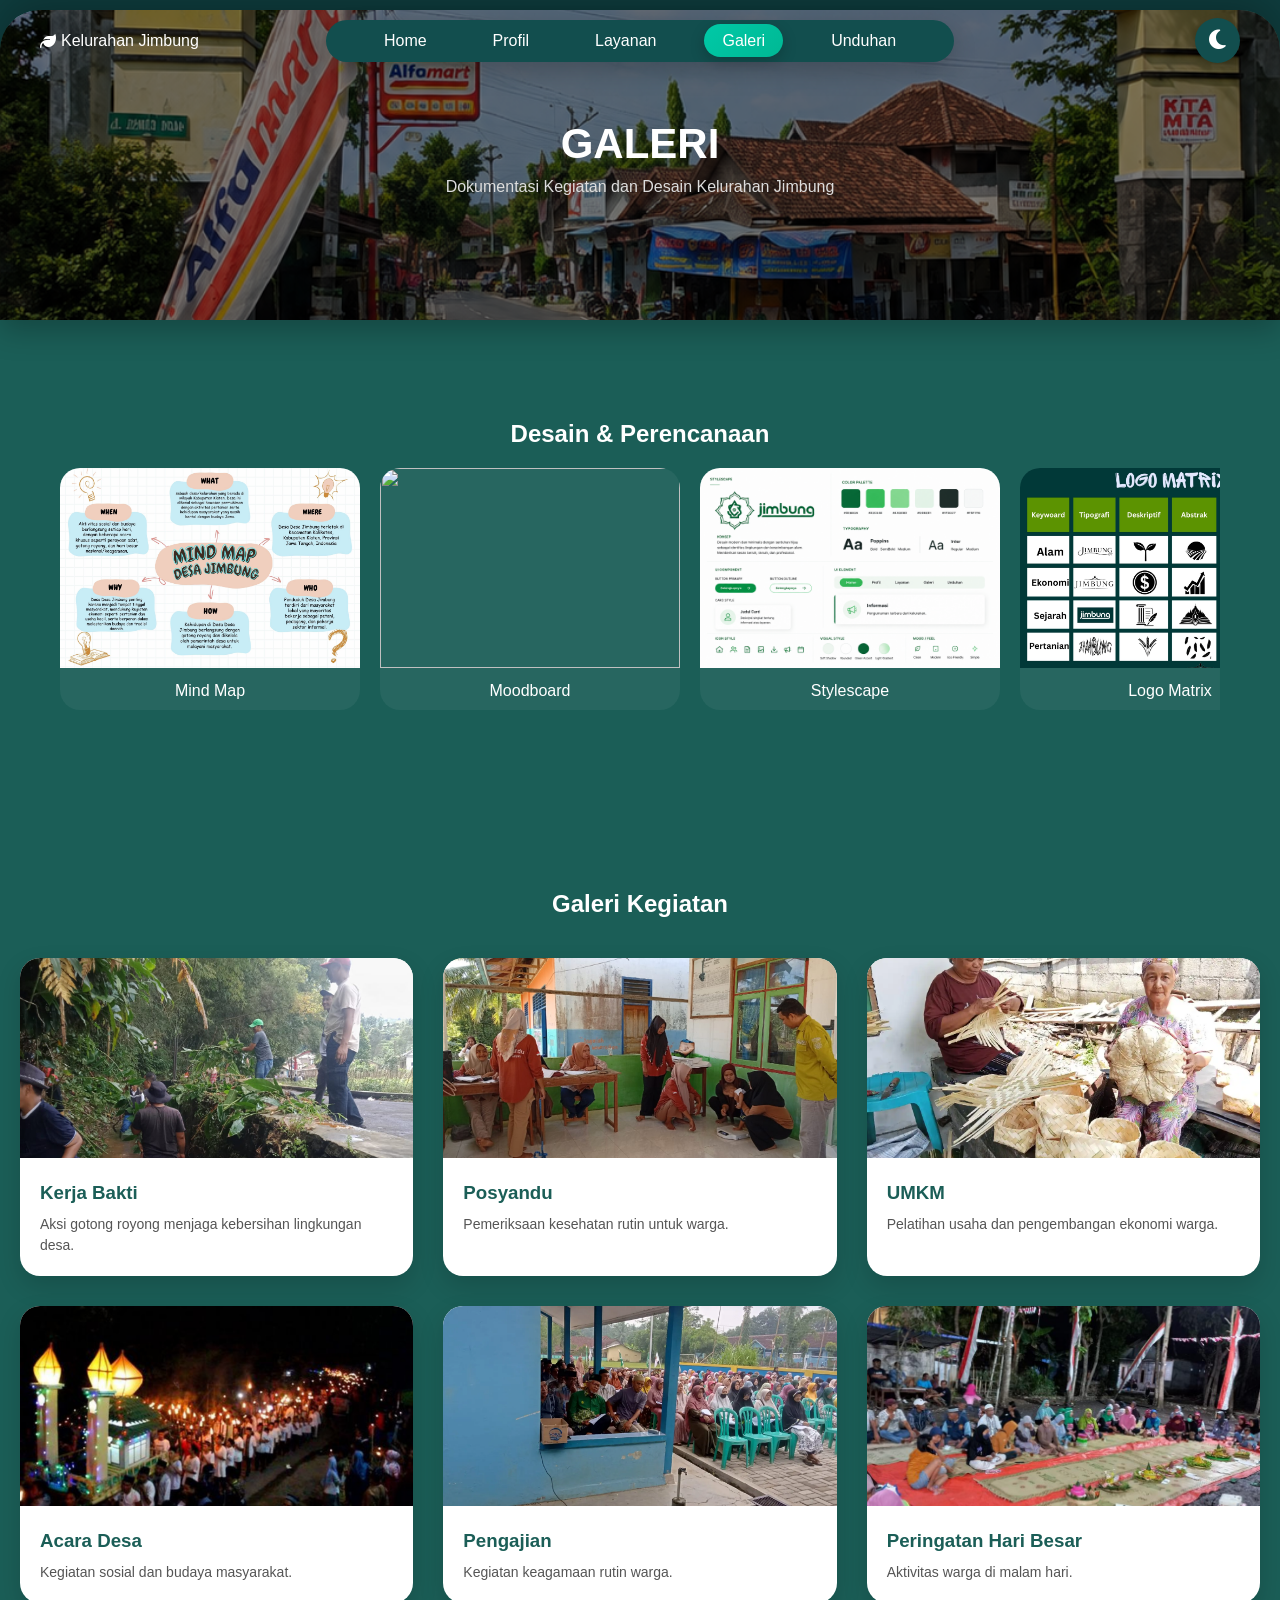
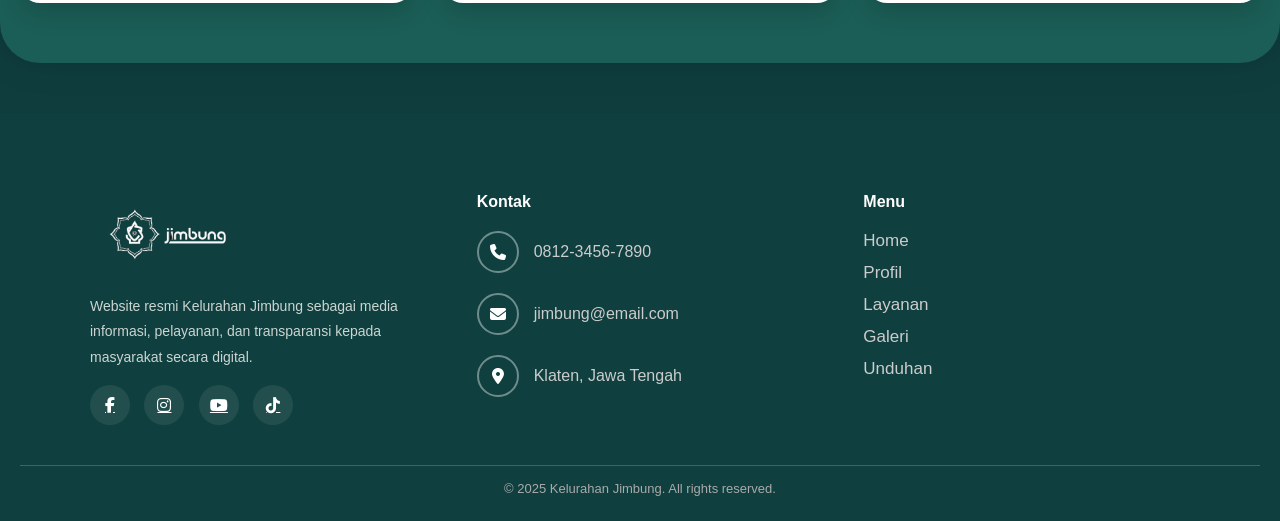
==== galeri.html @ c9da1eaa "Add files via upload" ====
<!DOCTYPE html>
<html lang="id">

<head>
    <meta charset="UTF-8">
    <meta name="viewport" content="width=device-width, initial-scale=1.0">
    <title>Galeri - Kelurahan Jimbung</title>

    <link rel="stylesheet" href="https://cdnjs.cloudflare.com/ajax/libs/font-awesome/6.4.0/css/all.min.css">
    <link rel="stylesheet" href="style.css">
</head>

<body>

    <!-- NAVBAR -->
    <header class="navbar-wrapper">
        <div class="nav-left">
            <a href="index.html" class="nav-brand">
                <i class="fa-solid fa-leaf"></i> Kelurahan Jimbung
            </a>
        </div>

        <nav class="nav-pill-center">
            <ul class="nav-links">
                <li><a href="index.html">Home</a></li>
                <li><a href="profil.html">Profil</a></li>
                <li><a href="#" onclick="alert('Fitur layanan masih dalam pengembangan')">Layanan</a></li>
                <li><a href="galeri.html" class="active">Galeri</a></li>
                <li><a href="unduhan.html">Unduhan</a></li>
            </ul>
        </nav>

        <div class="nav-right">
            <button id="theme-toggle" class="theme-btn">
                <i class="fa-solid fa-moon"></i>
            </button>
        </div>
    </header>

    <!-- MAIN -->
    <main class="main-content">

        <section class="galeri-hero">
        <div class="overlay"></div>
        <h1>GALERI</h1>
        <p>Dokumentasi Kegiatan dan Desain Kelurahan Jimbung</p>
    </section>

        <!-- 🔥 SLIDER DESIGN -->
        <section class="design-showcase">
            <h2>Desain & Perencanaan</h2>

            <div class="scroll-container">

                <div class="design-card">
                    <img src="assets/canva/Mindmap.jpg">
                    <p>Mind Map</p>
                </div>

                <div class="design-card">
                    <img src="assets/canva/moodboard.jpg">
                    <p>Moodboard</p>
                </div>

                <div class="design-card">
                    <img src="assets/gambar/stylescape.jpg">
                    <p>Stylescape</p>
                </div>

                <div class="design-card">
                    <img src="assets/canva/logomatrix.jpg">
                    <p>Logo Matrix</p>
                </div>

            </div>
        </section>

        <!-- 🔥 GALERI GRID -->
        <section class="galeri-section">
    <h2>Galeri Kegiatan</h2>

    <div class="galeri-grid">

        <div class="galeri-card">
            <img src="assets/gambar/kerjabakti.jpg" alt="">
            <div class="galeri-info">
                <h3>Kerja Bakti</h3>
                <p>Aksi gotong royong menjaga kebersihan lingkungan desa.</p>
            </div>
        </div>

        <div class="galeri-card">
            <img src="assets/gambar/posyandu.jpg" alt="">
            <div class="galeri-info">
                <h3>Posyandu</h3>
                <p>Pemeriksaan kesehatan rutin untuk warga.</p>
            </div>
        </div>

        <div class="galeri-card">
            <img src="assets/gambar/umkm.jpg" alt="">
            <div class="galeri-info">
                <h3>UMKM</h3>
                <p>Pelatihan usaha dan pengembangan ekonomi warga.</p>
            </div>
        </div>

        <div class="galeri-card">
            <img src="assets/gambar/acara.jpg" alt="">
            <div class="galeri-info">
                <h3>Acara Desa</h3>
                <p>Kegiatan sosial dan budaya masyarakat.</p>
            </div>
        </div>

        <div class="galeri-card">
            <img src="assets/gambar/pengajian.jpg" alt="">
            <div class="galeri-info">
                <h3>Pengajian</h3>
                <p>Kegiatan keagamaan rutin warga.</p>
            </div>
        </div>

        <div class="galeri-card">
            <img src="assets/gambar/peringatan.jpg" alt="">
            <div class="galeri-info">
                <h3>Peringatan Hari Besar</h3>
                <p>Aktivitas warga di malam hari.</p>
            </div>
        </div>

    </div>
</section>

    </main>

    <!-- FOOTER -->
    <footer class="footer">

    <div class="footer-container">

        <!-- KIRI -->
        <div class="footer-left">
            <img src="assets/gambar/logo-jimbung.png" class="footer-logo">

            <p class="footer-desc">
                Website resmi Kelurahan Jimbung sebagai media informasi, pelayanan,
                dan transparansi kepada masyarakat secara digital.
            </p>

            <div class="footer-social">
    <a href="https://www.facebook.com/pages/Kelurahan-Desa-Jimbung/654755591392489" target="_blank">
        <i class="fab fa-facebook-f"></i>
    </a>

    <a href="https://www.instagram.com/desajimbung/" target="_blank">
        <i class="fab fa-instagram"></i>
    </a>

    <a href="https://www.youtube.com/@visitdesajimbung2741" target="_blank">
        <i class="fab fa-youtube"></i>
    </a>

    <a href="https://www.tiktok.com/tag/jimbung" target="_blank">
        <i class="fab fa-tiktok"></i>
    </a>
</div>
        </div>

        <!-- TENGAH (KONTAK) -->
        <div class="footer-center">
            <h4>Kontak</h4>

            <div class="footer-contact">

                <div class="contact-item">
                    <i class="fas fa-phone"></i>
                    <p>0812-3456-7890</p>
                </div>

                <div class="contact-item">
                    <i class="fas fa-envelope"></i>
                    <p>jimbung@email.com</p>
                </div>

                <div class="contact-item">
                    <i class="fas fa-map-marker-alt"></i>
                    <p>Klaten, Jawa Tengah</p>
                </div>

            </div>
        </div>

        <!-- KANAN (MENU) -->
        <div class="footer-right">
            <h4>Menu</h4>
            <ul>
                <li><a href="index.html" class="active">Home</a></li>
                <li><a href="profil.html">Profil</a></li>
                <li><a href="#" onclick="alert('Fitur layanan masih dalam pengembangan')">Layanan</a></li>
                <li><a href="galeri.html">Galeri</a></li>
                <li><a href="unduhan.html">Unduhan</a></li>
            </ul>
        </div>

    </div>

    <div class="footer-bottom">
        <p>© 2025 Kelurahan Jimbung. All rights reserved.</p>
    </div>

</footer>
    <script src="javascript.js"></script>
</body>

</html>
---- style.css ----
/* --- 1. SETUP & VARIABEL TEMA --- */
:root {
    --bg-main: #f5fdf9;
    --bg-card: #ffffff;
    --text-main: #ffffff;
    --primary-dark: #0f3d3e;
    --primary-light: #155556;
    --text-light: #ffffff;
    --text-muted: #6b7280;
    --search-bg: #dcb38a;
    --search-text: #4a3f35;
}

* {
    margin: 0;
    padding: 0;
    box-sizing: border-box;
    font-family: 'Segoe UI', Tahoma, Geneva, Verdana, sans-serif;
}

body {
    background-color: #0f3d3e;
    color: #ffffff;
}

/* --- 2. NAVBAR (Pill Shape / Mengambang) --- */
/* Container Utama */
.navbar-wrapper {
    position: fixed;
    top: 18px;
    left: 0;
    width: 100%;
    padding: 0 40px;
    display: flex;
    justify-content: space-between; /* Mendorong elemen ke kiri, tengah, kanan */
    align-items: center;
    z-index: 1000;
    transition: transform 0.3s ease;
    will-change: transform;
}

/* kondisi disembunyikan */
.navbar-hide {
    transform: translateY(-150%);
}

/* Wadah Lonjong Menu */
.nav-pill-center {
    background-color: #124e4e;
    padding: 12px 40px;
    border-radius: 50px;
    box-shadow: 0 10px 25px rgba(0, 0, 0, 0.2);
    display: flex;
    justify-content: center; /* Memastikan isi di dalam pil ke tengah */
}

/* Navigasi Link */
.nav-links {
    display: flex;
    gap: 30px;
    list-style: none;
    margin: 0;
    padding: 0;
    justify-content: center; /* Memastikan teks link ke tengah */
}

.nav-links a {
    text-decoration: none;
    color: #fff;
    font-weight: 500;
    white-space: nowrap;

    padding: 8px 18px; /* 🔥 bikin bentuk pill */
    border-radius: 999px; /* 🔥 lonjong */

    transition: all 0.3s ease;
}

.nav-links a::after {
    content: '';
    position: absolute;
    width: 0; /* Lebar awal 0 agar tidak terlihat */
    height: 2.5px; /* Ketebalan garis */
    bottom: 0;
    left: 50%;
    background-color: #4ade80; /* Warna hijau terang untuk garis */
    border-radius: 5px; /* Ujung garis agak membulat */
    transition: all 0.3s ease-in-out; /* Kecepatan animasi mulus */
    transform: translateX(-50%); /* Memastikan garis melebar dari titik tengah */
}

.nav-links a:hover {
    background: rgba(255,255,255,0.1);
    backdrop-filter: blur(10px);
    color: #4ade80;
}

.nav-links a.active {
    background: linear-gradient(135deg, #00c9a7, #00b894);
    color: #fff;
    box-shadow: 0 5px 15px rgba(0,0,0,0.2);
}

/* Mengatur ukuran area sisi kiri dan kanan agar seimbang */
.nav-left, .nav-right {
    flex: 1; /* Memberikan porsi ruang yang sama */
}

.nav-right {
    display: flex;
    justify-content: flex-end; /* Tombol ke paling kanan */
}

/* Logo di kiri */
.nav-brand {
    text-decoration: none;
    color: inherit;
    display: flex;
    align-items: center;
    gap: 5px;
}

.nav-brand:hover {
    opacity: 0.8;
}



/* Tombol tema di kanan */
.theme-btn {
    background: none;
    border: none;
    color: #fff;
    font-size: 1.4rem;
    cursor: pointer;
    background-color: #124e4e; /* Opsional: beri latar sama dengan menu jika ingin terlihat seperti tombol */
    width: 45px;
    height: 45px;
    border-radius: 50%;
    box-shadow: 0 4px 10px rgba(0,0,0,0.2);
}

.theme-btn i {
    transition: opacity 0.3s ease, transform 0.3s ease;
}

/* efek pas hover (opsional) */
.theme-btn:hover i {
    transform: scale(1.1);
}

/* --- 3. HERO SECTION (Background) --- */
.hero {
    position: relative;
    z-index: 1;
    width: 100%;
    min-height: 100vh; 
    display: flex;
    justify-content: center;
    align-items: flex-start;
    
    /* UBAH PADDING INI: Dibesarkan agar teks "Selamat Datang" tidak tertutup navbar */
    padding-top: 140px; 
    
    /* Ganti 'header.jpg' dengan nama gambarmu */
    background-image: 
        linear-gradient(rgba(15, 61, 62, 0.4), rgba(15, 61, 62, 0.7)),
        url('assets/gambar/header1.jpg'); 
        
    background-size: cover;
    background-position: center;
    background-repeat: no-repeat;
    text-align: center;
}

.hero-content {
    max-width: 800px;
    padding: 0 20px;
    z-index: 2;
}

.hero h1 {
    font-size: 3rem;
    font-weight: 800;
    margin-bottom: 15px;
    text-shadow: 2px 2px 4px rgba(0,0,0,0.5);
}

.hero p {
    font-size: 1.1rem;
    color: var(--text-muted);
    margin-bottom: 40px;
    line-height: 1.6;
}

/* --- 4. SEARCH BAR (Gaya Surabaya) --- */
.search-bar {
    display: flex;
    align-items: center;
    background-color: var(--search-bg);
    border-radius: 50px;
    padding: 10px 25px;
    max-width: 600px;
    margin: 0 auto;
    box-shadow: 0 5px 15px rgba(0,0,0,0.3);
}

.search-icon {
    color: var(--search-text);
    font-size: 1.2rem;
    margin-right: 15px;
}

.search-bar input {
    flex: 1;
    background: transparent;
    border: none;
    outline: none;
    color: var(--search-text);
    font-size: 1.1rem;
    padding: 8px 0;
}

.search-bar input::placeholder {
    color: rgba(74, 63, 53, 0.7);
}

/* ========================================================
   FINAL CODE: TUMPUKAN KARTU POLAROID (PASTILAH DI TENGAH)
   ======================================================== */
.hero-gallery-container {
    position: absolute;
    bottom: -100px; /* Jarak turun menembus batas hijau */
    left: 50%;
    transform: translateX(-50%); /* Mengunci container tepat di tengah layar */
    display: flex;
    justify-content: center;
    align-items: center;
    width: 100%;
    height: 350px; 
    z-index: 20; 
}

.gallery-polaroid {
    position: absolute;
    bottom: 0;
    left: 50%; /* Titik jangkar dimulai tepat dari tengah-tengah container */
    
    /* Ukuran kartu besar */
    width: 220px;
    height: 290px;
    background-color: #ffffff;
    padding: 10px 10px 40px 10px;
    border-radius: 15px;
    box-shadow: 0 10px 25px rgba(0,0,0,0.15);
    
    /* Deklarasi Variabel Default untuk Animasi */
    --x-offset: 0px;
    --y-offset: 0px;
    --rotate: 0deg;
    --scale: 1;
    
    /* Menggabungkan -50% (untuk centering) dengan variabel pergeseran */
    transform: translateX(calc(-50% + var(--x-offset))) translateY(var(--y-offset)) rotate(var(--rotate)) scale(var(--scale));
    transform-origin: bottom center;
    transition: transform 0.5s cubic-bezier(0.25, 1, 0.5, 1), box-shadow 0.5s ease;
    cursor: pointer;
}

.gallery-polaroid img {
    width: 100%;
    height: 100%;
    object-fit: cover;
    border-radius: 8px;
}

/* --- KONDISI AWAL: SEMUA KARTU RAPI DI TENGAH (Masing-masing diberi offset tipis agar natural) --- */
.card-1 { --x-offset: -10px; --rotate: -5deg; z-index: 1; }
.card-2 { --x-offset: -4px;  --rotate: -2deg; z-index: 2; }
.card-3 { --x-offset: 4px;   --rotate: 2deg;  z-index: 3; }
.card-4 { --x-offset: 10px;  --rotate: 5deg;  z-index: 4; }

/* --- KONDISI KETIKA CONTAINER DISOROT (MEKAR SEIMBANG KIRI & KANAN) --- */
.hero-gallery-container:has(.gallery-polaroid:hover) .gallery-polaroid {
    --y-offset: -15px;
}

.hero-gallery-container:has(.gallery-polaroid:hover) .card-1 {
    --x-offset: -330px;
    --rotate: -12deg;
}

.hero-gallery-container:has(.gallery-polaroid:hover) .card-2 {
    --x-offset: -110px;
    --rotate: -5deg;
}

.hero-gallery-container:has(.gallery-polaroid:hover) .card-3 {
    --x-offset: 110px;
    --rotate: 5deg;
}

.hero-gallery-container:has(.gallery-polaroid:hover) .card-4 {
    --x-offset: 330px;
    --rotate: 12deg;
}

/* --- EFEK HOVER INDIVIDUAL: SAAT SATU KARTU SPESIFIK DISOROT MOUSE --- */
.gallery-polaroid:hover {
    --y-offset: -50px !important; /* Naik lebih tinggi melewati kartu lain */
    --scale: 1.12 !important;     /* Ukuran membesar sedikit */
    --rotate: 0deg !important;    /* Posisi menjadi tegak lurus sempurna */
    z-index: 100 !important;      /* Maju ke urutan paling depan dari semua kartu */
    box-shadow: 0 25px 50px rgba(0,0,0,0.4); /* Bayangan lebih dramatis */
}

/* =========================================
   MAIN CONTENT (FIX FINAL)
   ========================================= */

.main-content {
    background-color: #1b5e57; /* warna hijau lu sekarang */

    /* 🔥 bikin melengkung di atas */
    border-top-left-radius: 40px;
    border-top-right-radius: 40px;
    border-bottom-left-radius: 40px;
    border-bottom-right-radius: 40px;

    /* 🔥 biar naik ke atas nutup hero */
    margin-top: 10px;

    /* 🔥 kasih bayangan */
    box-shadow: 0 -10px 40px rgba(0, 0, 0, 0.25);

    /* biar isi ga nempel pinggir */
    padding-top: 140px;

    position: relative;
    z-index: 10;
    overflow: hidden;
}

.content-wrapper {
    max-width: 1200px;
    margin: 0 auto;
    margin-bottom: 80px;
    margin-top: -50px;
}

.container {
    max-width: 1000px;
    margin: 0 auto;
}

.info-grid {
    display: grid;
    grid-template-columns: 300px 1fr 300px; /* kiri - tengah - kanan */
    gap: 30px;
    align-items: start; /* ⬅️ penting biar gak turun */
}

/* Desain Kartu Informasi & Statistik */
.info-card {
    background: rgba(255,255,255,0.05);
    border: 1px solid rgba(255,255,255,0.08);
    box-shadow: 0 10px 30px rgba(0,0,0,0.2);
    border-radius: 20px;
    padding: 25px;
    backdrop-filter: blur(10px);
    color: #fff;
}

/* =====================
   BAGIAN KIRI (GAMBAR)
===================== */

.left-section img {
    width: 100%;
    height: 515px;
    border-radius: 20px;
    object-fit: cover;
}

/* =====================
   BAGIAN TENGAH
===================== */
.middle-section {
    display: flex;
    flex-direction: column;
    gap: 20px;
}


/* WRAPPER TENTANG */
.about-wrapper {
    display: flex;
    align-items: stretch;
    gap: 15px;
}

/* BADGE VERTIKAL */
.about-badge {
    background: #0f5c56;
    color: white;
    padding: 20px 10px;
    border-radius: 20px;
    writing-mode: vertical-rl;
    transform: rotate(180deg);
    font-weight: 700;
    letter-spacing: 2px;
    border: 1px solid rgba(255,255,255,0.1);
}

/* ISI TENTANG */
.about-content {
    flex: 1;
    background: rgba(255,255,255,0.05);
    border-radius: 20px;
    padding: 25px;
    border: 1px solid rgba(255,255,255,0.1);
}

/* WRAPPER */
.jimbung-section {
    display: flex;
    align-items: center;
    margin-top: 30px;
    gap: 15px;
}

/* CARD BESAR */
.jimbung-card {
    flex: 1;
    background: rgba(255,255,255,0.05);
    border-radius: 25px;
    padding: 70px;
    display: flex;
    justify-content: space-around;
    align-items: center;
}

/* ITEM */
.jimbung-item {
    text-align: center;
    color: white;
}

.jimbung-item i {
    font-size: 28px;
    margin-bottom: 10px;
}

/* GARIS PEMISAH */
.divider {
    width: 1px;
    height: 50px;
    background: rgba(255,255,255,0.2);
}

/* LABEL SAMPING */
.side-label {
    writing-mode: vertical-rl;
    transform: rotate(180deg);
    background: transparent;
    border: 1px solid rgba(255,255,255,0.2);
    padding: 15px 8px;
    border-radius: 15px;
    font-weight: 600;
}

/* =====================
   FEATURE CARD
===================== */
.feature-card {
    background: #124e4e;
    border-radius: 20px;
    padding: 30px;
    display: flex;
    justify-content: space-around;
    color: #fff;
}

.feature-item {
    text-align: center;
    font-weight: 500;
}

/* =====================
   BAGIAN KANAN (STATS)
===================== */
.stats-container {
    display: flex;
    flex-direction: column;
    gap: 20px;
    align-items: center; /* ⬅️ INI KUNCI */
}

.stat-card {
    position: relative;
    width: 100%;
    max-width: 260px;

}

.stat-card p {
    color: #cbd5e1;
    font-weight: 600;
}

.stat-card h2 {
    font-size: 2rem;
    font-weight: 800;
    color: #ffffff;
}

.stat-card span {
    font-size: 0.9rem;
    color: #94a3b8;
}

/* ICON (KANAN) */
.stat-card i {
    position: absolute;
    right: 20px;
    top: 50%;
    transform: translateY(-50%);
    font-size: 2rem;
    opacity: 0.2;
}
/* =====================
   BAGIAN MAP
===================== */

.map-section {
    padding: 80px 20px;
    display: flex;
    justify-content: center;

    /* Ganti 'header.jpg' dengan nama gambarmu */
    background-image: 
        linear-gradient(rgba(15, 61, 62, 0.4), rgba(15, 61, 62, 0.7)),
        url('assets/gambar/header1.jpg'); 

    background-size: cover;
    background-position: center;
}

.map-wrapper {
    max-width: 1000px;
    width: 100%;
    text-align: center;

    background: rgba(255,255,255,0.1);
    padding: 40px;
    border-radius: 25px;

    box-shadow: 0 20px 50px rgba(0,0,0,0.3);
}

.map-wrapper h2 {
    margin-bottom: 10px;
}

.map-wrapper p {
    margin-bottom: 30px;
    opacity: 0.8;
}

.map-container {
    width: 100%;
    height: 400px;
    border-radius: 20px;
    overflow: hidden;
}

.map-container iframe {
    width: 100%;
    height: 100%;
    border: 0;
}

/* tombol */
.map-btn {
    display: inline-block;
    margin-top: 25px;
    padding: 10px 20px;
    background: #4ade80;
    color: #000;
    border-radius: 10px;
    text-decoration: none;
    font-weight: bold;
    transition: 0.3s;
}

.map-btn:hover {
    background: #22c55e;
}

.footer {
    margin-top: 50px;
    background: #0f3d3e;
    color: #fff;
    padding: 50px 20px 20px;
}

.footer-container {
    display: flex;
    justify-content: space-between;
    flex-wrap: wrap;
    gap: 30px;
}

/* =========================
   FOOTER MAIN
   ========================= */

.footer {
    background-color: #0f3f3f;
    padding: 80px 20px 25px;
    color: #fff;
}

.footer-container {
    max-width: 1100px;
    margin: 0 auto;
    display: flex;
    justify-content: space-between;
    gap: 60px;
    flex-wrap: wrap;
}

.footer-left,
.footer-center,
.footer-right {
    flex: 1;
    min-width: 220px;
}

/* ====================
   LEFT
==================== */
.footer-logo {
    width: 150px;
    margin-bottom: 15px;
}

.footer-desc {
    line-height: 1.8;
    font-size: 14px;
    color: #cbd5d1;
}

.footer-social {
    margin-top: 15px;
}

.footer-social a {
    display: inline-flex;
    justify-content: center;
    align-items: center;
    width: 40px;
    height: 40px;
    border-radius: 50%;
    background: rgba(255,255,255,0.08);
    margin-right: 10px;
    color: #fff;
    transition: 0.3s;
}

.footer-social a:hover {
    transform: translateY(-5px);
}

/* ====================
   CENTER (KONTAK)
==================== */
.footer-center h4 {
    margin-bottom: 20px;
    gap: 10px;
}

.footer-contact {
    display: flex;
    flex-direction: column;
    gap: 20px;
}

.contact-item {
    display: flex;
    align-items: center;
    gap: 15px;
}

.contact-item i {
    width: 42px;
    height: 42px;
    border-radius: 50%;
    border: 2px solid rgba(255,255,255,0.4);
    display: flex;
    align-items: center;
    justify-content: center;
}

.contact-item p {
    margin: 0;
    color: #ccc;
}

/* ====================
   RIGHT (MENU)
==================== */
.footer-right h4 {
    margin-bottom: 20px;
}

.footer-right ul {
    list-style: none;
    padding: 0;
}

.footer-right ul li {
    margin-bottom: 12px;
    font-size: 17px;
}

.footer-right ul li a {
    text-decoration: none;
    color: #ccc;
    transition: 0.3s;
}

.footer-right ul li a:hover {
    color: #4ade80;
}

/* ====================
   BOTTOM
==================== */
.footer-bottom {
    text-align: center;
    margin-top: 40px;
    border-top: 1px solid rgba(255,255,255,0.2);
    padding-top: 15px;
    font-size: 13px;
    color: #aaa;
}

/* ====================
   RESPONSIVE
==================== */
@media (max-width: 768px) {
    .footer-container {
        flex-direction: column;
        text-align: center;
    }
}

/* =========================
   PROFIL + SEJARAH
   ========================= */

.profil-hero {
    height: 320px;

    background: url('assets/gambar/info.jpg') center/cover no-repeat;

    display: flex;
    flex-direction: column;
    justify-content: flex-start; /* dari center jadi atas */
    align-items: center;

    position: relative;
    overflow: hidden;

    /* 🔥 INI YANG BENER */
    width: 100%;
    border-top-left-radius: 30px;
    border-top-right-radius: 30px;

    border-bottom-left-radius: 0;
    border-bottom-right-radius: 0;
    margin-top: -150px; /* SESUAI TINGGI NAVBAR LU */
    padding-top: 120px; /* biar teks ga ketutup */
    padding-top: 120px; /* atur tinggi teks */
    box-shadow: 0 10px 30px rgba(0,0,0,0.25);
}
/* 🔥 INI KUNCI NYA */
.hero-bg {
    position: absolute;
    top: -150px; /* 🔥 NAIKIN GAMBAR SEENAKNYA */
    left: 0;
    width: 100%;
    height: auto;
}
/* overlay gelap */
.profil-hero .overlay {
    position: absolute;
    inset: 0;
    background: rgba(0,0,0,0.5);
}

/* teks */
.profil-hero h1 {
    position: relative;
    color: #fff;
    font-size: 48px;
    margin: 0;
    z-index: 2;
}

.profil-hero p {
    position: relative;
    color: #ddd;
    margin-top: 10px;
    z-index: 2;
}

.profil-section {
    background-color: #1b5e57;
    position: relative;
    z-index: 10;
    overflow: hidden;
    text-align: center;

    margin-top: 65px; /* atur jaraknya */
}

/* PARAGRAF */
.profil-section p {
    max-width: 800px;
    margin: 0 auto;
    text-align: center;
    line-height: 1.6;
    padding: 20px;
}

/* =========================
   CARD SEJARAH
   ========================= */
.sejarah-card {
    position: relative;

    background: linear-gradient(135deg, rgba(255,255,255,0.05), rgba(255,255,255,0.02));
    padding: 30px;
    border-radius: 18px;

    border-left: 5px solid #4ade80; /* 🔥 garis kiri */

    backdrop-filter: blur(10px);
    box-shadow: 0 10px 25px rgba(0,0,0,0.25);

    max-width: 800px;
    margin: 20px auto;

    transition: all 0.3s ease;
}

/* HOVER */
.sejarah-card:hover {
    transform: translateY(-6px);
    box-shadow: 0 20px 40px rgba(0,0,0,0.35);
    border-left-color: #22c55e;
}

/* TEXT */
.sejarah-card p {
    text-align: center;
    line-height: 1.7;
    color: #ddd;
}


/* =========================
   VISI MISI
   ========================= */

.visi-misi {
    max-width: 1100px;
    margin: 50px auto;
    padding: 0 20px;
    text-align: center;
}

.visi-misi h2 {
    margin-bottom: 30px;
    font-size: 26px;
}

.visi-misi p {
    max-width: 800px;
    margin: 0 auto;
}

/* GRID */
.visi-misi-container {
    display: grid;
    grid-template-columns: 1fr 1fr;
    gap: 30px;
}

/* =========================
   CARD VISI MISI (UPGRADE)
   ========================= */

.visi,
.misi {
    position: relative;
    background: linear-gradient(135deg, rgba(255,255,255,0.05), rgba(255,255,255,0.02));
    padding: 30px;
    border-radius: 18px;
    color: #fff;

    border-left: 5px solid #4ade80; /* 🔥 garis kiri */

    backdrop-filter: blur(10px);
    box-shadow: 0 10px 25px rgba(0,0,0,0.25);

    transition: all 0.3s ease;
}

/* HOVER EFFECT 🔥 */
.visi:hover,
.misi:hover {
    transform: translateY(-8px);
    box-shadow: 0 20px 40px rgba(0,0,0,0.35);
    border-left-color: #22c55e;
}

/* JUDUL */
.visi h3,
.misi h3 {
    margin-bottom: 15px;
    font-size: 20px;
    font-weight: 600;
}

/* ISI */
.visi p {
    line-height: 1.7;
    color: #ddd;
}

/* LIST MISI */
.misi ul {
    text-align: left;
    padding-left: 20px;
    line-height: 1.7;
    color: #ddd;
}

/* =========================
   RESPONSIVE
   ========================= */

@media (max-width: 768px) {
    .visi-misi-container {
        grid-template-columns: 1fr;
    }
}
/* =========================
   HERO GALERI
   ========================= */
.galeri-hero {
    height: 320px;

    background: url('assets/gambar/info.jpg') center/cover no-repeat;

    display: flex;
    flex-direction: column;
    justify-content: flex-start; /* dari center jadi atas */
    align-items: center;

    position: relative;
    overflow: hidden;

    /* 🔥 INI YANG BENER */
    width: 100%;
    border-top-left-radius: 30px;
    border-top-right-radius: 30px;

    border-bottom-left-radius: 0;
    border-bottom-right-radius: 0;
    margin-top: -150px; /* SESUAI TINGGI NAVBAR LU */
    padding-top: 120px; /* biar teks ga ketutup */
    padding-top: 120px; /* atur tinggi teks */
    box-shadow: 0 10px 30px rgba(0,0,0,0.25);
}

/* OVERLAY GELAP */
.galeri-hero .overlay {
    position: absolute;
    inset: 0;
    background: rgba(0,0,0,0.5);
}

/* TEXT */
.galeri-hero h1 {
    position: relative;
    color: #fff;
    font-size: 42px;
    font-weight: 700;
    z-index: 2;
}

.galeri-hero p {
    position: relative;
    color: #ddd;
    margin-top: 10px;
    z-index: 2;
}


/* SLIDER DESIGN */
.design-showcase {
    max-width: 1200px;
    margin: 100px auto;
    padding: 0 20px;
    text-align: center;
}

.scroll-container {
    display: flex;
    gap: 20px;
    overflow-x: auto;
    padding: 20px 0;
}

.design-card {
    min-width: 300px;
    background: rgba(255,255,255,0.05);
    border-radius: 20px;
    overflow: hidden;
    flex-shrink: 0;
    transition: 0.3s;
}

.design-card img {
    width: 100%;
    height: 200px;
    object-fit: cover;
}

.design-card p {
    padding: 10px;
}

.design-card:hover {
    transform: scale(1.05);
}

/* GALERI GRID */
.galeri-section {
    text-align: center;
    padding: 60px 20px;
}

.galeri-section h2 {
    margin-bottom: 40px;
}

/* GRID */
.galeri-grid {
    display: grid;
    grid-template-columns: repeat(3, 1fr);
    gap: 30px;
}

/* CARD */
.galeri-card {
    background: #fff;
    border-radius: 20px;
    overflow: hidden;
    box-shadow: 0 10px 25px rgba(0,0,0,0.15);
    transition: 0.3s;
}

.galeri-card:hover {
    transform: translateY(-5px);
}

/* GAMBAR */
.galeri-card img {
    width: 100%;
    height: 200px;
    object-fit: cover;
}

/* ISI TEXT */
.galeri-info {
    padding: 20px;
    text-align: left;
}

.galeri-info h3 {
    margin-bottom: 10px;
    color: #1b5e57;
}

.galeri-info p {
    font-size: 14px;
    color: #555;
    line-height: 1.5;
}

.download-section {
    max-width: 900px;
    margin: 120px auto;
    padding: 0 20px;
    text-align: center;
}

/* biar ga terlalu kosong */
.download-section h2 {
    margin-bottom: 10px;
}

.download-desc {
    opacity: 0.7;
    font-size: 14px;
    margin-bottom: 30px;
}

/* LIST */
.download-list {
    margin-top: 20px;
    display: flex;
    flex-direction: column;
    gap: 20px;
}

/* CARD */
.download-card {
    display: flex;
    justify-content: space-between;
    align-items: center;

    background: linear-gradient(135deg, rgba(255,255,255,0.05), rgba(255,255,255,0.02));
    padding: 20px 25px;
    border-radius: 15px;

    border-left: 4px solid #4ade80; /* aksen kiri */
    
    backdrop-filter: blur(10px);
    box-shadow: 0 10px 25px rgba(0,0,0,0.2);

    transition: all 0.3s ease;
}

.download-card:hover {
    transform: translateY(-6px);
    box-shadow: 0 20px 35px rgba(0,0,0,0.35);
}

/* FILE INFO */
.file-info {
    display: flex;
    align-items: center;
    gap: 15px;
    text-align: left;
}

.file-info i {
    font-size: 30px;
    color: #4ade80;
}

/* teks file */
.file-info h4 {
    margin: 0;
    font-size: 16px;
}

.file-info span {
    font-size: 13px;
    opacity: 0.7;
}

/* BUTTON */
.download-btn {
    background: linear-gradient(135deg, #22c55e, #4ade80);
    color: #000;
    padding: 10px 18px;
    border-radius: 10px;
    text-decoration: none;
    font-weight: bold;

    transition: 0.3s ease;
}

.download-btn:hover {
    transform: scale(1.08);
}

/* =========================
   MOBILE RESPONSIVE
   ========================= */
@media (max-width: 768px) {

    /* NAVBAR */
    .nav-links {
        flex-wrap: wrap;
        gap: 10px;
        justify-content: center;
    }

    .nav-pill-center {
        width: 90%;
        padding: 8px;
    }

    /* HERO */
    .profil-hero {
        height: 200px;
        padding: 20px;
    }

    .profil-hero h1 {
        font-size: 28px;
    }

    .profil-hero p {
        font-size: 14px;
        padding: 0 10px;
    }

    /* SECTION */
    .profil-section {
        padding: 20px;
    }

    .profil-section h2 {
        font-size: 20px;
    }

    /* SEJARAH CARD */
    .sejarah-card {
        padding: 20px;
        font-size: 14px;
    }

    /* VISI MISI GRID */
    .visi-misi-container {
        grid-template-columns: 1fr;
    }

    .visi,
    .misi {
        padding: 20px;
    }

    /* DOWNLOAD */
    .download-card {
        flex-direction: column;
        align-items: flex-start;
        gap: 15px;
    }

    .download-btn {
        width: 100%;
        text-align: center;
    }

    /* GALERI */
    .gallery-grid {
        grid-template-columns: 1fr;
    }
}
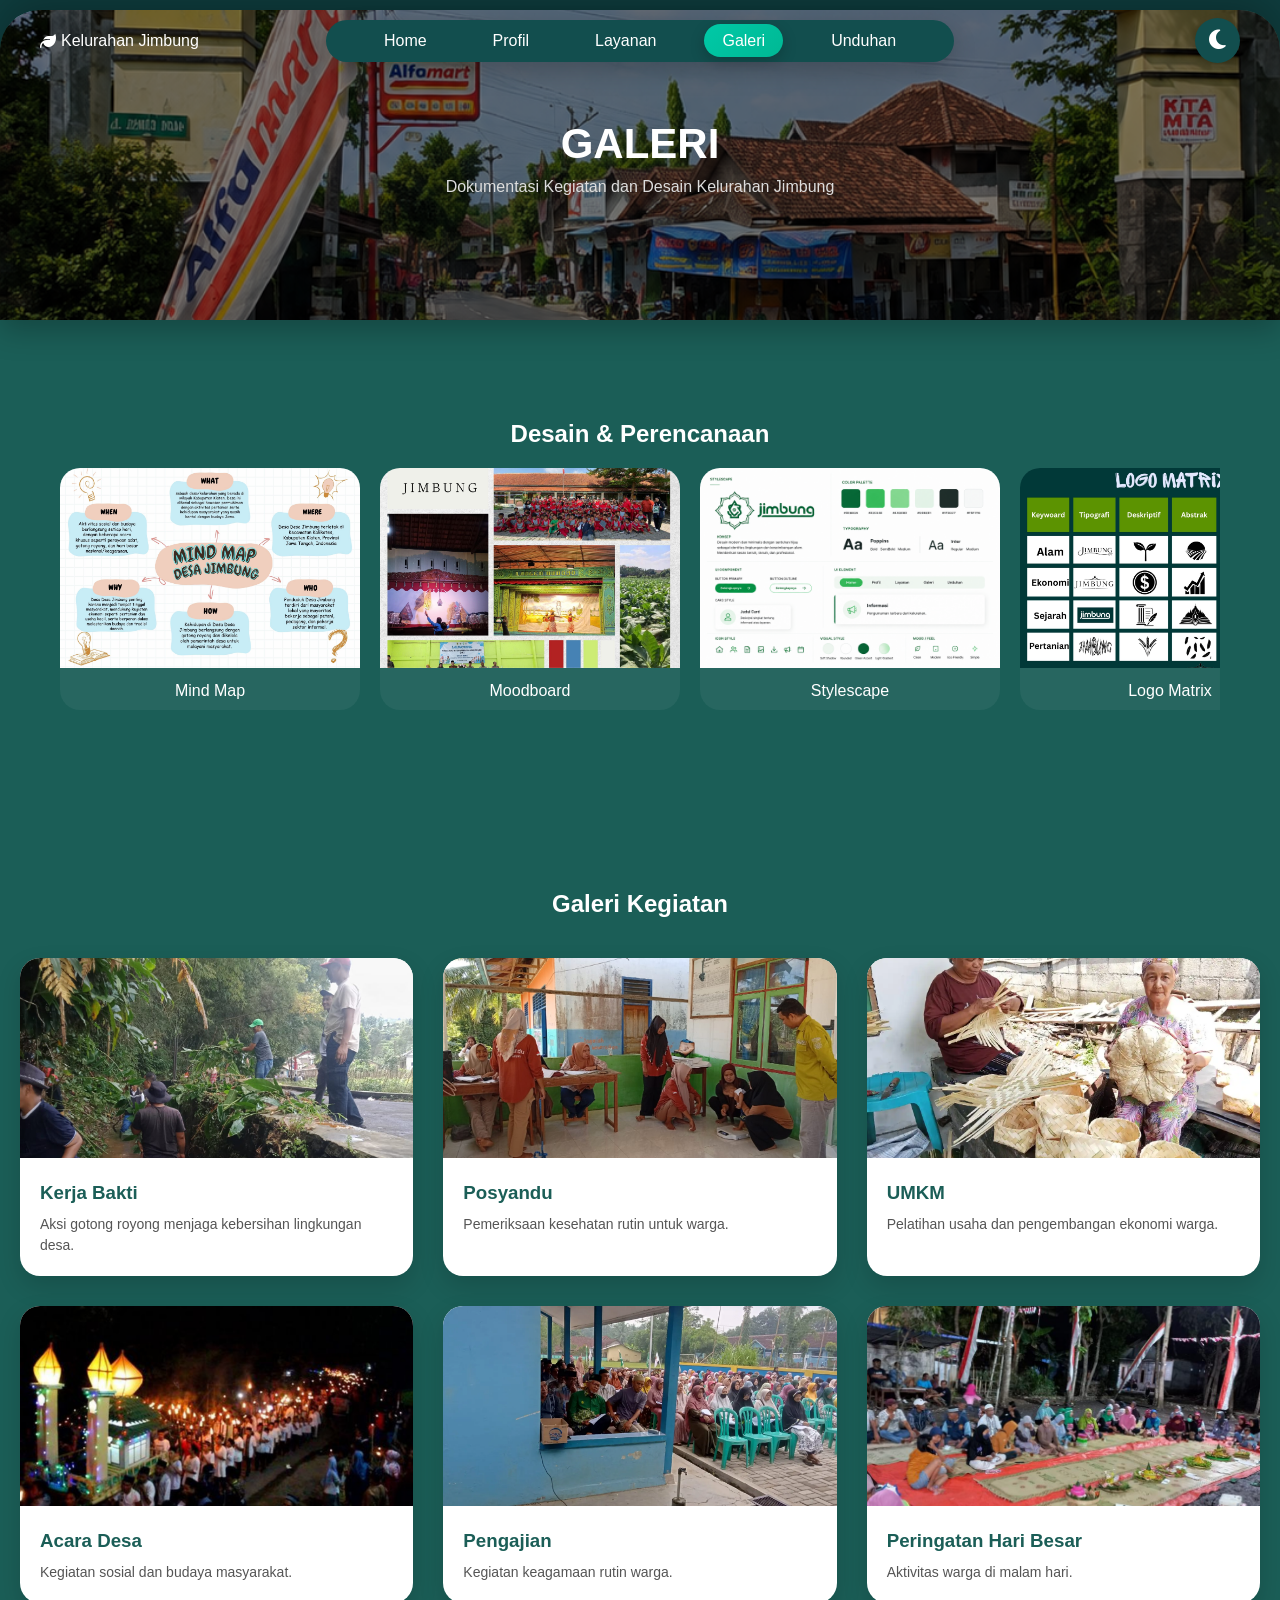
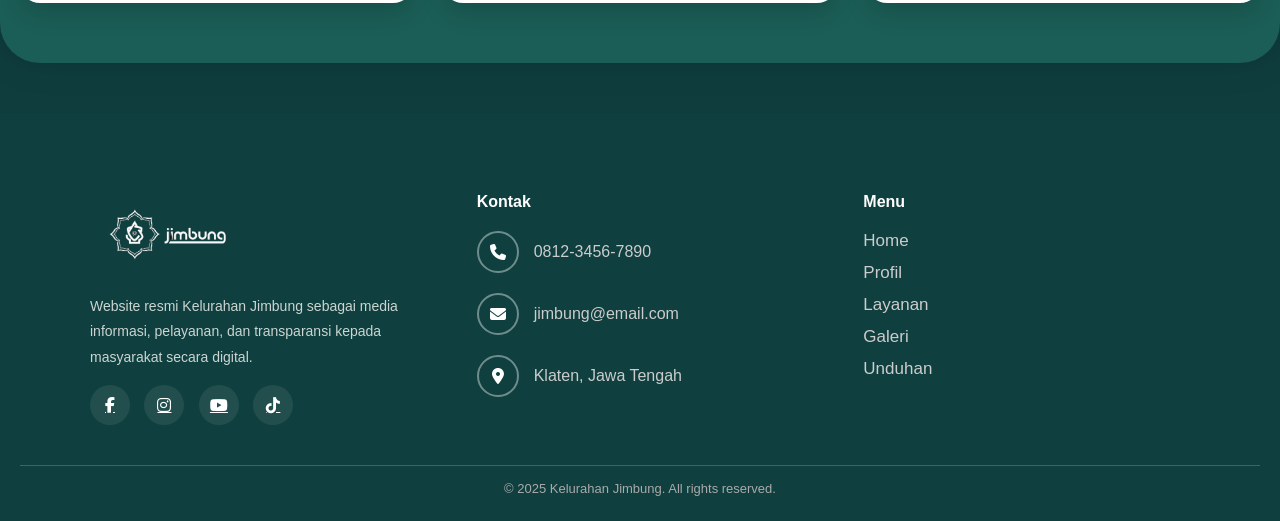
==== commit b734f15e: "Fix HTML encoding issues in galeri.html" ====
--- a/galeri.html
+++ b/galeri.html
@@ -58,7 +58,7 @@
                 </div>
 
                 <div class="design-card">
-                    <img src="assets/canva/moodboard.jpg">
+                    <img src="assets/canva/MoodBoard.jpg">
                     <p>Moodboard</p>
                 </div>
 
@@ -213,4 +213,4 @@
     <script src="javascript.js"></script>
 </body>
 
-</html>+</html>
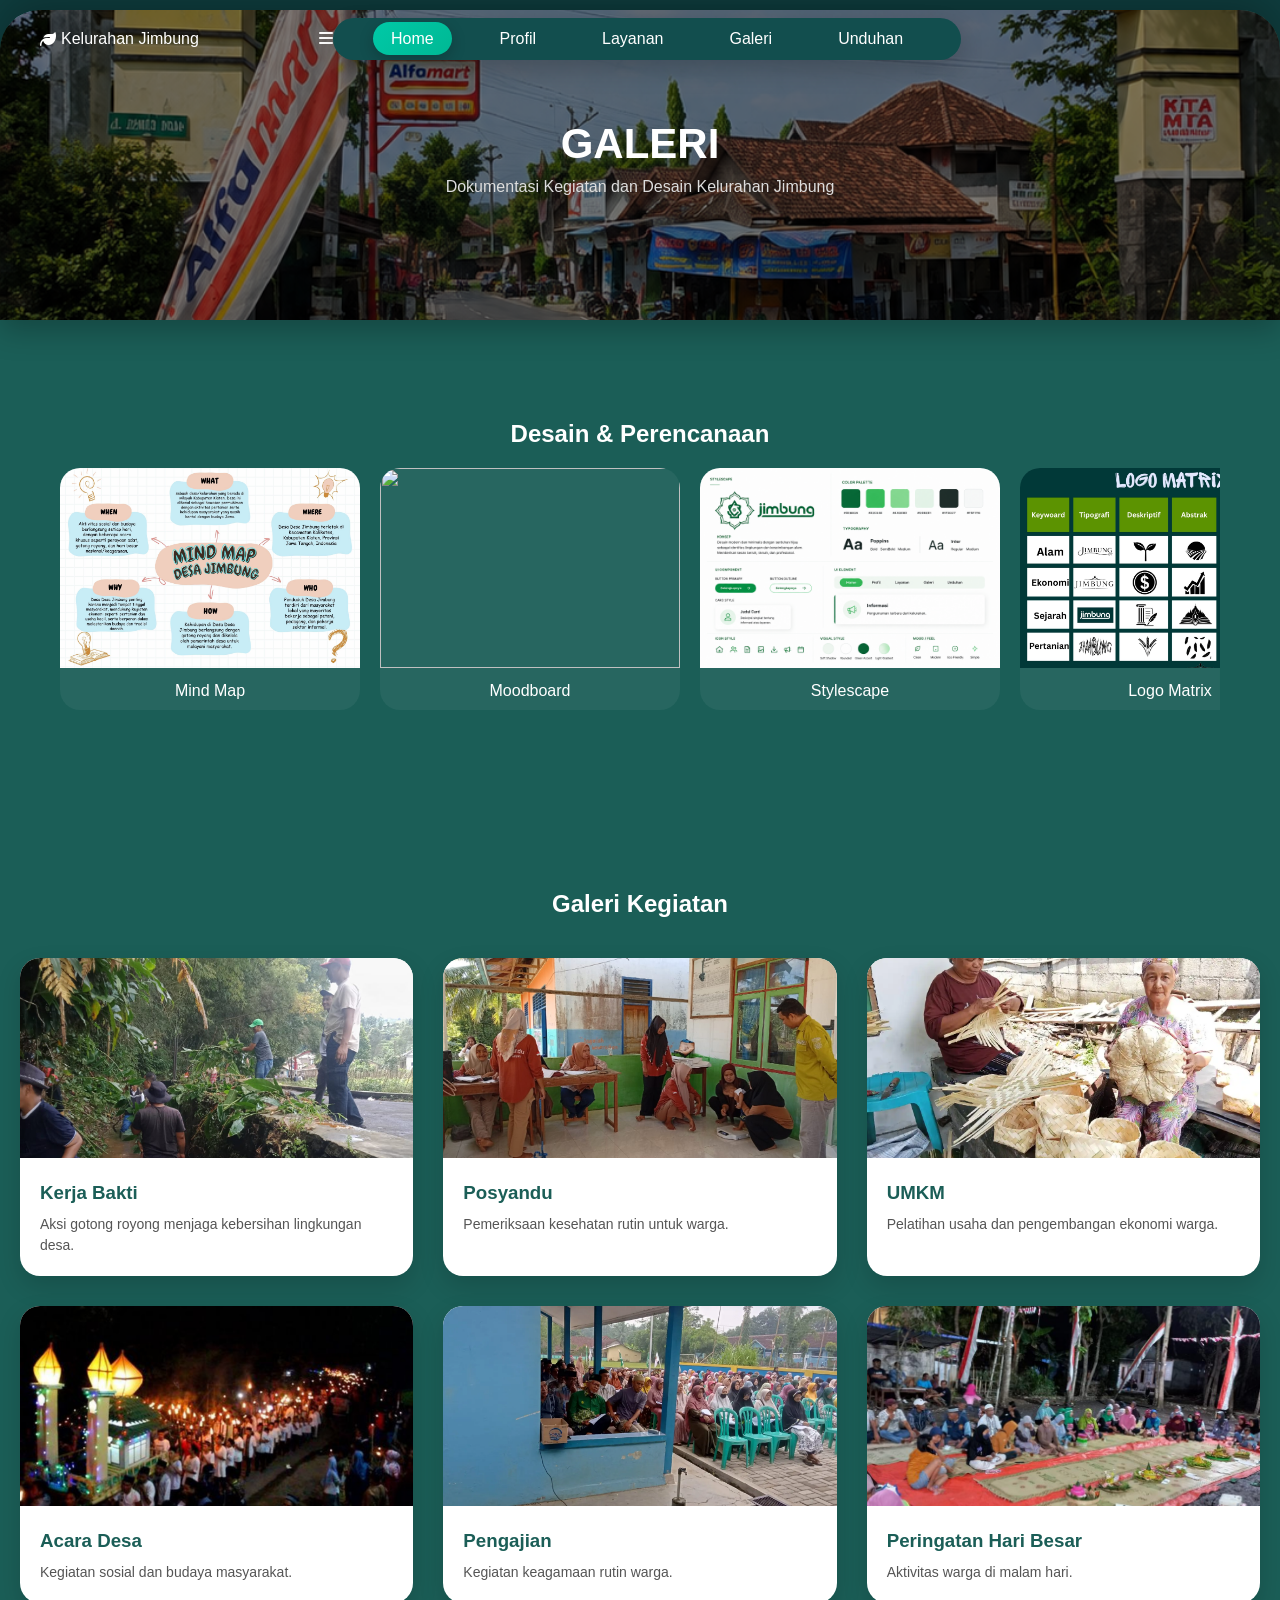
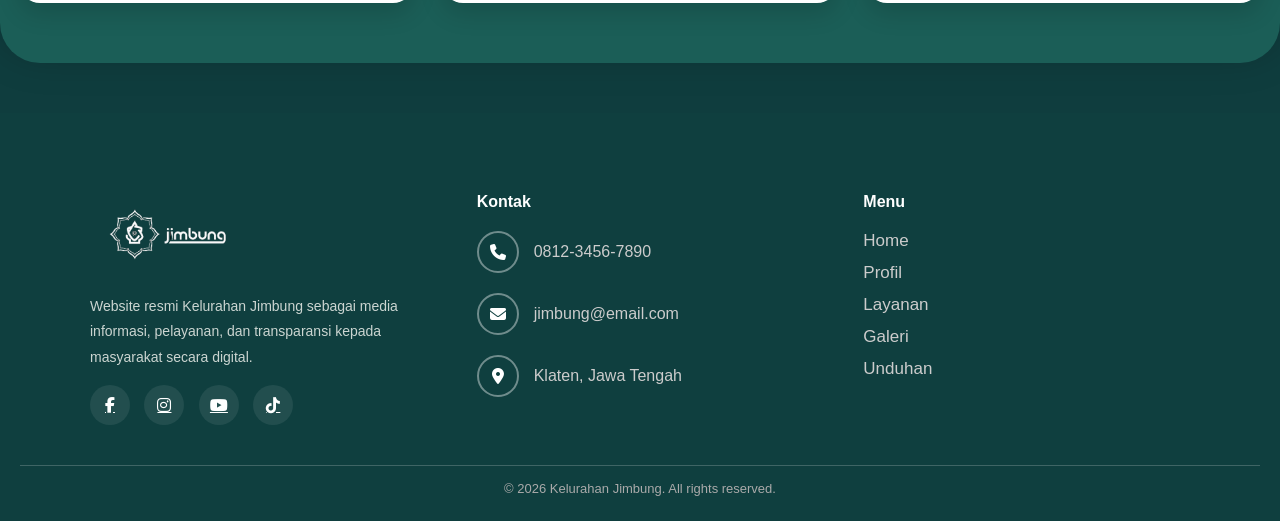
==== commit 3a559774: "Update galeri.html" ====
--- a/galeri.html
+++ b/galeri.html
@@ -20,20 +20,23 @@
             </a>
         </div>
 
-        <nav class="nav-pill-center">
-            <ul class="nav-links">
-                <li><a href="index.html">Home</a></li>
-                <li><a href="profil.html">Profil</a></li>
-                <li><a href="#" onclick="alert('Fitur layanan masih dalam pengembangan')">Layanan</a></li>
-                <li><a href="galeri.html" class="active">Galeri</a></li>
-                <li><a href="unduhan.html">Unduhan</a></li>
-            </ul>
-        </nav>
+        <!-- Hamburger Mobile -->
+    <div class="nav-toggle" id="navToggle">
+    <i class="fa-solid fa-bars"></i>
+</div>
+
+<nav class="nav-pill-center" id="navbarMenu">
+    <ul class="nav-links">
+        <li><a href="index.html" class="active">Home</a></li>
+        <li><a href="profil.html">Profil</a></li>
+        <li><a href="#" onclick="alert('Fitur layanan masih dalam pengembangan')">Layanan</a></li>
+        <li><a href="galeri.html">Galeri</a></li>
+        <li><a href="unduhan.html">Unduhan</a></li>
+    </ul>
+</nav>
 
         <div class="nav-right">
-            <button id="theme-toggle" class="theme-btn">
-                <i class="fa-solid fa-moon"></i>
-            </button>
+                
         </div>
     </header>
 
@@ -58,7 +61,7 @@
                 </div>
 
                 <div class="design-card">
-                    <img src="assets/canva/MoodBoard.jpg">
+                    <img src="assets/canva/moodboard.jpg">
                     <p>Moodboard</p>
                 </div>
 
@@ -206,7 +209,7 @@
     </div>
 
     <div class="footer-bottom">
-        <p>© 2025 Kelurahan Jimbung. All rights reserved.</p>
+        <p>© 2026 Kelurahan Jimbung. All rights reserved.</p>
     </div>
 
 </footer>
--- a/style.css
+++ b/style.css
@@ -3,7 +3,7 @@
     --bg-main: #f5fdf9;
     --bg-card: #ffffff;
     --text-main: #ffffff;
-    --primary-dark: #0f3d3e;
+    --primary-dark: #cdc11b;
     --primary-light: #155556;
     --text-light: #ffffff;
     --text-muted: #6b7280;
@@ -1265,4 +1265,4 @@
     .gallery-grid {
         grid-template-columns: 1fr;
     }
-}+}
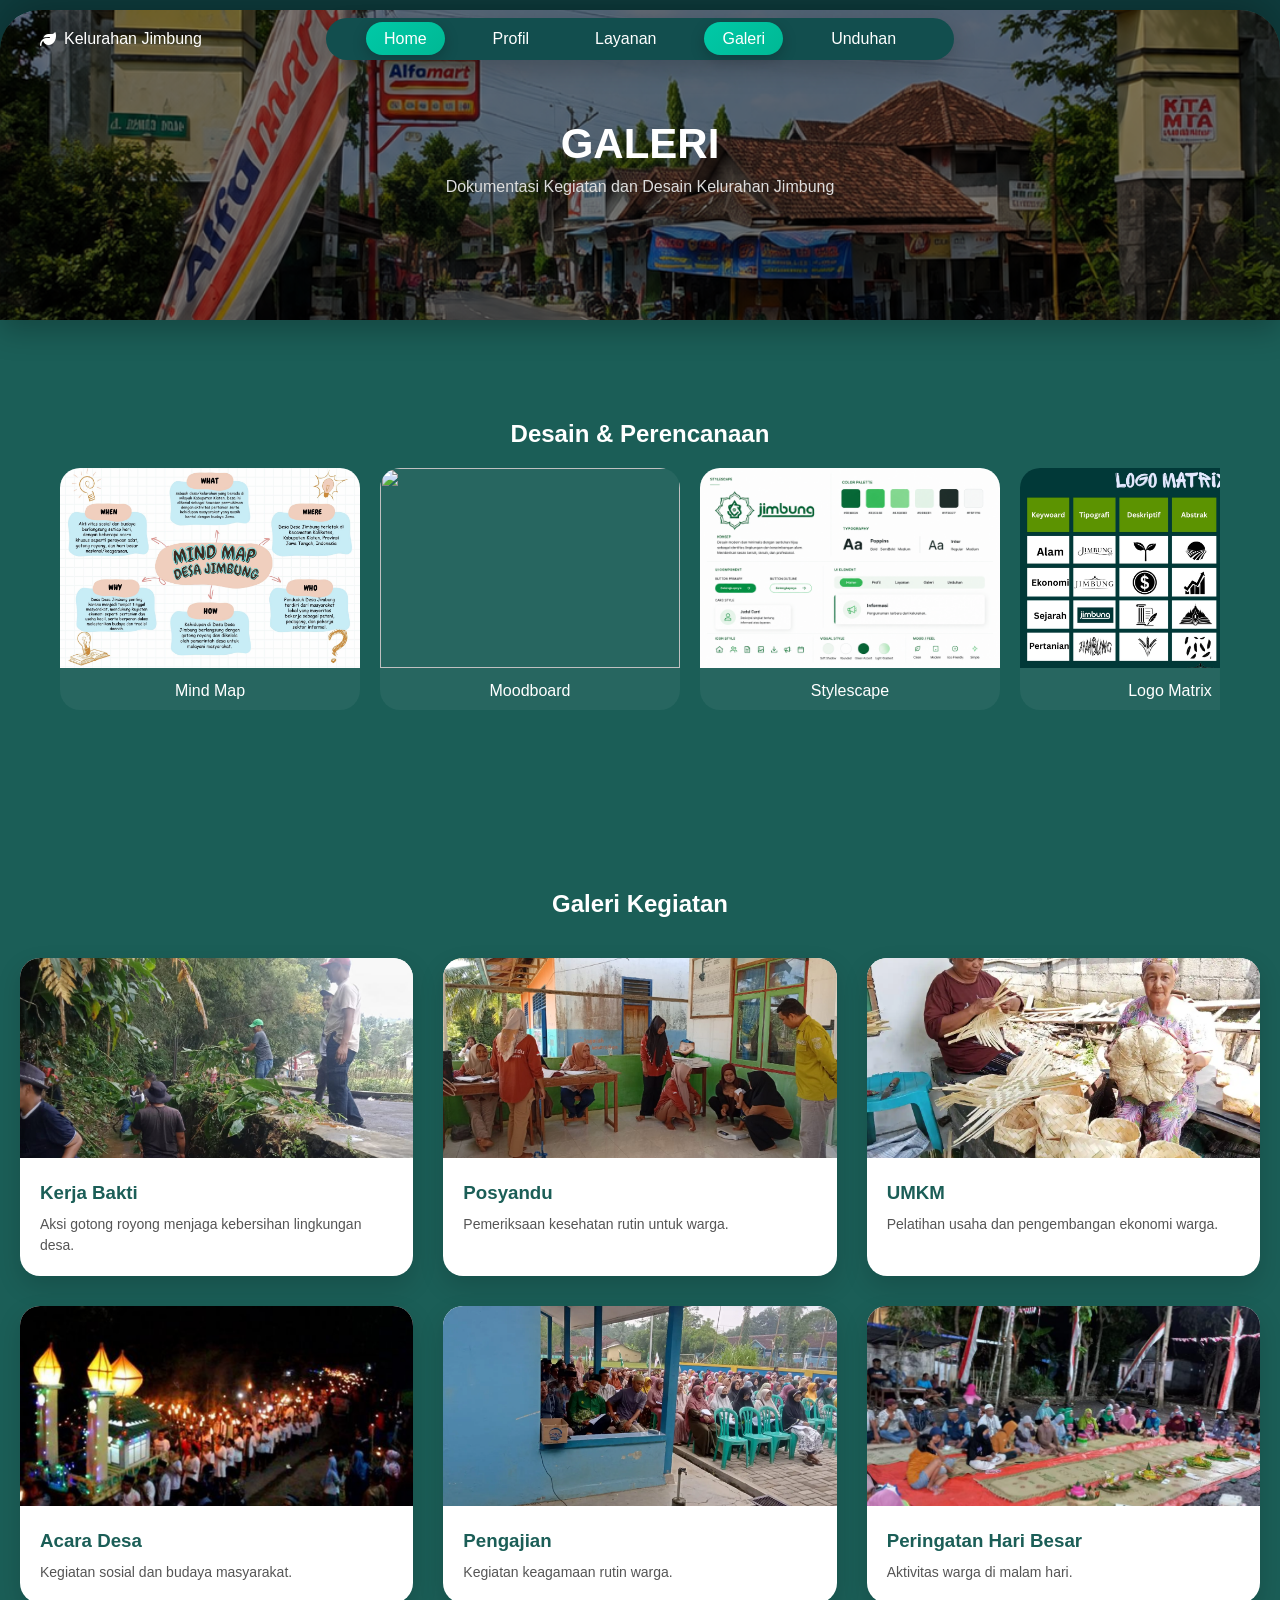
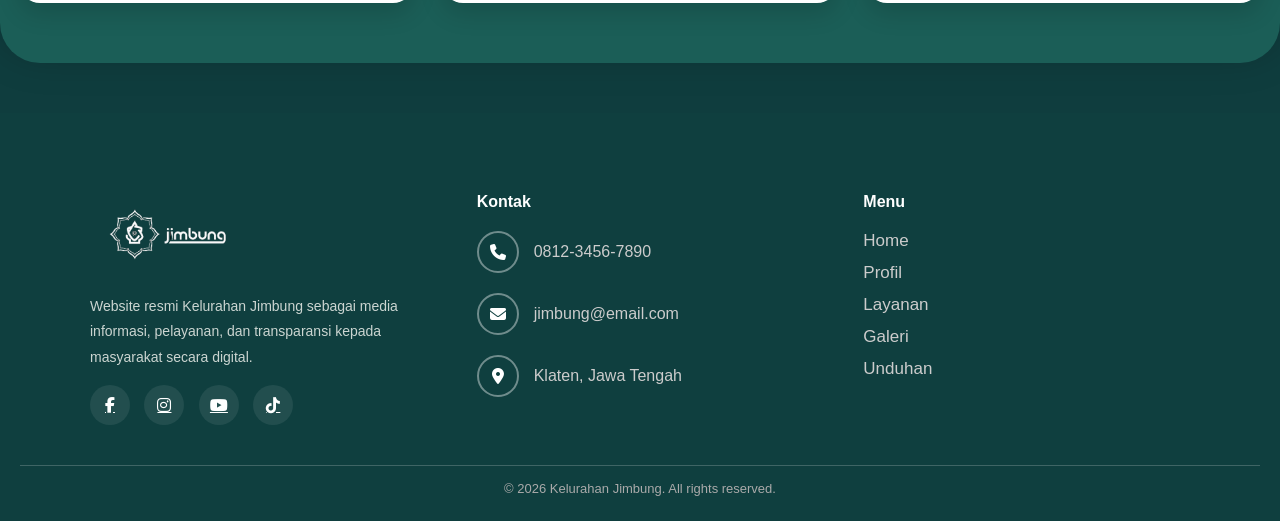
==== commit 123712a0: "Update galeri.html" ====
--- a/galeri.html
+++ b/galeri.html
@@ -30,7 +30,7 @@
         <li><a href="index.html" class="active">Home</a></li>
         <li><a href="profil.html">Profil</a></li>
         <li><a href="#" onclick="alert('Fitur layanan masih dalam pengembangan')">Layanan</a></li>
-        <li><a href="galeri.html">Galeri</a></li>
+        <li><a href="galeri.html" class="active">Galeri</a></li>
         <li><a href="unduhan.html">Unduhan</a></li>
     </ul>
 </nav>
--- a/style.css
+++ b/style.css
@@ -3,7 +3,7 @@
     --bg-main: #f5fdf9;
     --bg-card: #ffffff;
     --text-main: #ffffff;
-    --primary-dark: #cdc11b;
+    --primary-dark: #0f3d3e;
     --primary-light: #155556;
     --text-light: #ffffff;
     --text-muted: #6b7280;
@@ -82,7 +82,6 @@
     width: 0; /* Lebar awal 0 agar tidak terlihat */
     height: 2.5px; /* Ketebalan garis */
     bottom: 0;
-    left: 50%;
     background-color: #4ade80; /* Warna hijau terang untuk garis */
     border-radius: 5px; /* Ujung garis agak membulat */
     transition: all 0.3s ease-in-out; /* Kecepatan animasi mulus */
@@ -117,7 +116,7 @@
     color: inherit;
     display: flex;
     align-items: center;
-    gap: 5px;
+    gap: 8px;
 }
 
 .nav-brand:hover {
@@ -187,42 +186,10 @@
 }
 
 .hero p {
-    font-size: 1.1rem;
+    font-size: 1.2rem;
     color: var(--text-muted);
     margin-bottom: 40px;
     line-height: 1.6;
-}
-
-/* --- 4. SEARCH BAR (Gaya Surabaya) --- */
-.search-bar {
-    display: flex;
-    align-items: center;
-    background-color: var(--search-bg);
-    border-radius: 50px;
-    padding: 10px 25px;
-    max-width: 600px;
-    margin: 0 auto;
-    box-shadow: 0 5px 15px rgba(0,0,0,0.3);
-}
-
-.search-icon {
-    color: var(--search-text);
-    font-size: 1.2rem;
-    margin-right: 15px;
-}
-
-.search-bar input {
-    flex: 1;
-    background: transparent;
-    border: none;
-    outline: none;
-    color: var(--search-text);
-    font-size: 1.1rem;
-    padding: 8px 0;
-}
-
-.search-bar input::placeholder {
-    color: rgba(74, 63, 53, 0.7);
 }
 
 /* ========================================================
@@ -247,8 +214,8 @@
     left: 50%; /* Titik jangkar dimulai tepat dari tengah-tengah container */
     
     /* Ukuran kartu besar */
-    width: 220px;
-    height: 290px;
+    width: 250px;
+    height: 340px;
     background-color: #ffffff;
     padding: 10px 10px 40px 10px;
     border-radius: 15px;
@@ -345,7 +312,7 @@
     max-width: 1200px;
     margin: 0 auto;
     margin-bottom: 80px;
-    margin-top: -50px;
+    margin-top: -80px;
 }
 
 .container {
@@ -1192,23 +1159,26 @@
     transform: scale(1.08);
 }
 
+    .nav-toggle{
+    display:none;
+}
+
 /* =========================
    MOBILE RESPONSIVE
    ========================= */
+/* DEFAULT (DESKTOP) */
+.nav-toggle {
+    display: none; /* ❌ disembunyikan di desktop */
+}
+
+/* MOBILE */
 @media (max-width: 768px) {
 
-    /* NAVBAR */
+
     .nav-links {
-        flex-wrap: wrap;
-        gap: 10px;
-        justify-content: center;
-    }
-
-    .nav-pill-center {
-        width: 90%;
-        padding: 8px;
-    }
-
+        flex-direction: column;
+        gap: 12px;
+    }
     /* HERO */
     .profil-hero {
         height: 200px;
@@ -1262,7 +1232,251 @@
     }
 
     /* GALERI */
-    .gallery-grid {
-        grid-template-columns: 1fr;
-    }
-}
+.hero-gallery-container{
+        position: relative;
+        width: 100%;
+        height: 220px; /* lebih pendek */
+        margin-top: 90px;
+    }
+
+    .gallery-polaroid{
+        width: 120px !important;
+        padding: 8px !important;
+
+        transform-origin: center;
+    }
+
+    .gallery-polaroid img{
+        width: 100%;
+        height: 160px;
+        object-fit: cover;
+    }
+
+    /* posisi ulang biar muat */
+    .card-1{
+        left: 15% !important;
+        transform: rotate(-12deg) !important;
+    }
+
+    .card-2{
+        left: 30% !important;
+        transform: rotate(-4deg) !important;
+    }
+
+    .card-3{
+        left: 45% !important;
+        transform: rotate(4deg) !important;
+    }
+
+    .card-4{
+        left: 60% !important;
+        transform: rotate(12deg) !important;
+    }
+
+    .card-1,
+    .card-2,
+    .card-3,
+    .card-4{
+        top: -20px !important;
+    }
+
+    .gallery-polaroid{
+        animation: mobileCardReveal 1s ease forwards;
+    }
+
+    .card-1{ animation-delay: .1s; }
+    .card-2{ animation-delay: .2s; }
+    .card-3{ animation-delay: .3s; }
+    .card-4{ animation-delay: .4s; }
+
+    @keyframes mobileCardReveal {
+
+    from{
+        opacity:0;
+        transform: translateY(40px) scale(.9);
+    }
+
+    to{
+        opacity:1;
+        transform: translateY(-50px) scale(1.12);
+        box-shadow: 0 25px 50px rgba(0,0,0,0.4);
+    }
+}
+
+.hero-content h1{
+    font-size: 2em;
+    line-height: 1.1;
+}
+
+ .hero-content p{
+        font-size: 1rem;
+    }
+
+    .hero{
+    padding-top: 200px;
+}
+
+.galeri-grid {
+        display: grid;
+        grid-template-columns: 1fr; /* 1 card per baris */
+        gap: 20px;
+    }
+
+    .galeri-card {
+        width: 100%;
+        max-width: 100%;
+    }
+
+    .galeri-card img {
+        width: 100%;
+        height: 220px;
+        object-fit: cover;
+    }
+
+    .info-grid{
+        display:flex;
+        flex-direction:column;
+        gap:20px;
+    }
+
+    .left-section,
+    .middle-section,
+    .right-section{
+        width:100%;
+    }
+
+  .stats-container{
+        width: 100%;
+        display: flex;
+        flex-direction: column;
+        align-items: center;
+        gap: 15px;
+    }
+
+    .stat-card{
+        width: 85%;
+        max-width: 300px;
+        margin: 0;
+    }
+
+
+
+    .main-image{
+        width:100%;
+        height:auto;
+        border-radius:20px;
+    }
+
+
+
+    .navbar-wrapper{
+        padding:20px;
+        flex-direction:column;
+        align-items:center;
+        gap:15px;
+    }
+
+    .nav-left{
+        width:100%;
+        display:flex;
+        justify-content:center;
+    }
+
+    .nav-brand{
+        font-size:1.1rem;
+        font-weight:600;
+        transform: translateY(4px);
+    }
+
+    /* tombol hamburger */
+    .nav-toggle{
+        display:block;
+        position:absolute;
+        top: 6px;
+        right:20px;
+        font-size:28px;
+        color:white;
+        cursor:pointer;
+        z-index:1002;
+    }
+
+    /* menu disembunyikan */
+    .nav-pill-center{
+        display:none;
+        width:90%;
+        border-radius:25px;
+    }
+
+    /* saat dibuka */
+    .nav-pill-center.active{
+        display:flex;
+        justify-content:center;
+        animation:slideDown .3s ease;
+    }
+
+    .nav-links{
+        flex-direction:column;
+        gap:15px;
+        text-align:center;
+        width:100%;
+        padding:20px 0;
+    }
+
+    .content-wrapper{
+        padding: 0 20px;
+    }
+
+    .about-card,
+    .feature-card{
+        padding: 25px;
+    }
+
+     .contact-section{
+        text-align: center;
+    }
+
+    .contact-item{
+        display: flex;
+        flex-direction: column;
+        align-items: center;
+        justify-content: center;
+
+        gap: 12px;
+        margin-bottom: 25px;
+    }
+
+    .contact-item i{
+        margin: 0;
+    }
+
+     .navbar-wrapper{
+        background: rgba(0, 0, 0, 0.25);
+        backdrop-filter: blur(10px);
+        -webkit-backdrop-filter: blur(10px);
+
+        padding: 5px 20px;
+        border-radius: 20px;
+
+        width: calc(100% - 30px);
+        left: 50%;
+        transform: translateX(-50%);
+    }
+
+
+}
+
+@keyframes slideDown{
+
+    from{
+        opacity:0;
+        transform:translateY(-15px);
+    }
+
+    to{
+        opacity:1;
+        transform:translateY(0);
+    }
+
+
+
+}
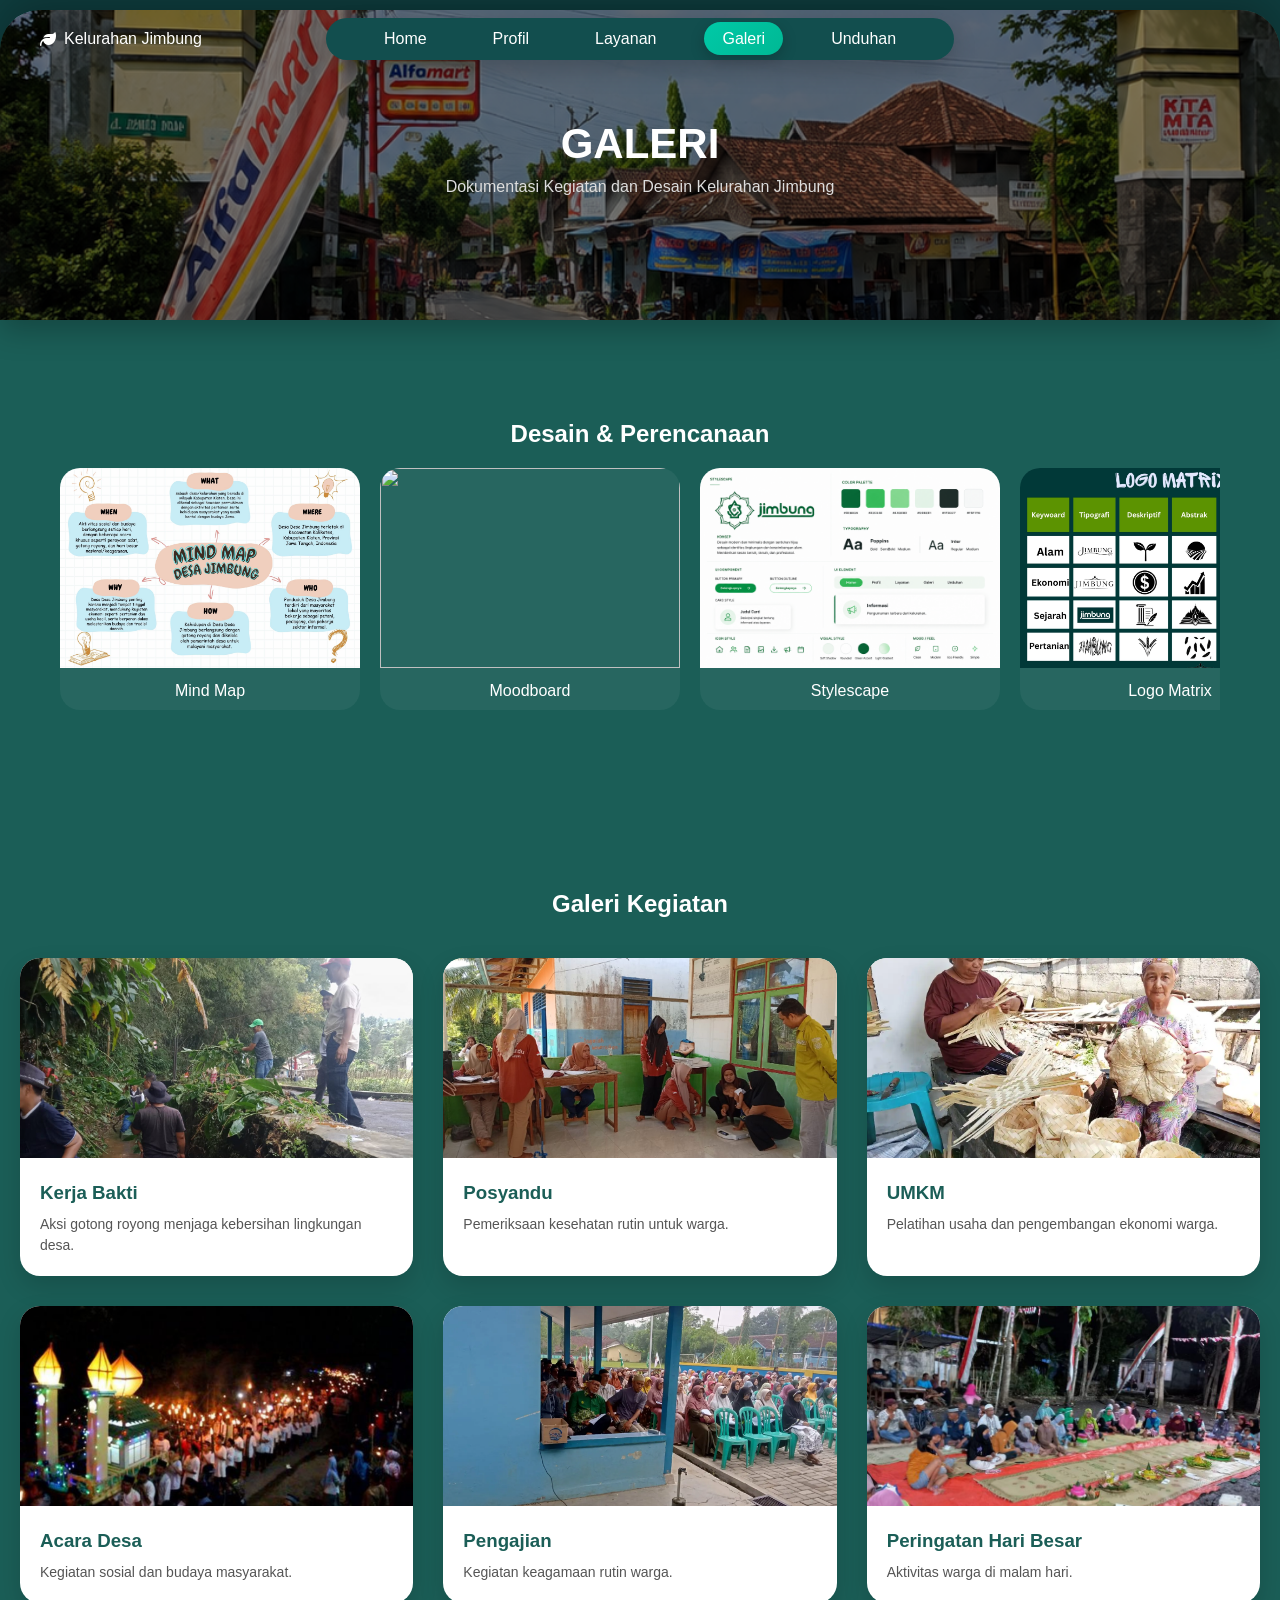
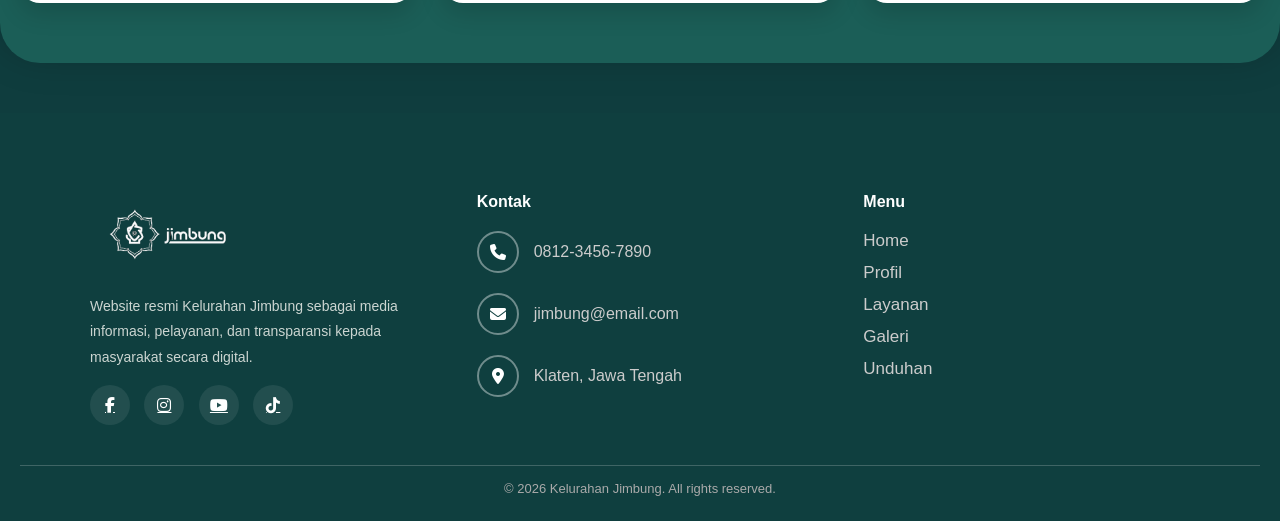
==== commit 73ef10e6: "Update galeri.html" ====
--- a/galeri.html
+++ b/galeri.html
@@ -27,7 +27,7 @@
 
 <nav class="nav-pill-center" id="navbarMenu">
     <ul class="nav-links">
-        <li><a href="index.html" class="active">Home</a></li>
+        <li><a href="index.html">Home</a></li>
         <li><a href="profil.html">Profil</a></li>
         <li><a href="#" onclick="alert('Fitur layanan masih dalam pengembangan')">Layanan</a></li>
         <li><a href="galeri.html" class="active">Galeri</a></li>
